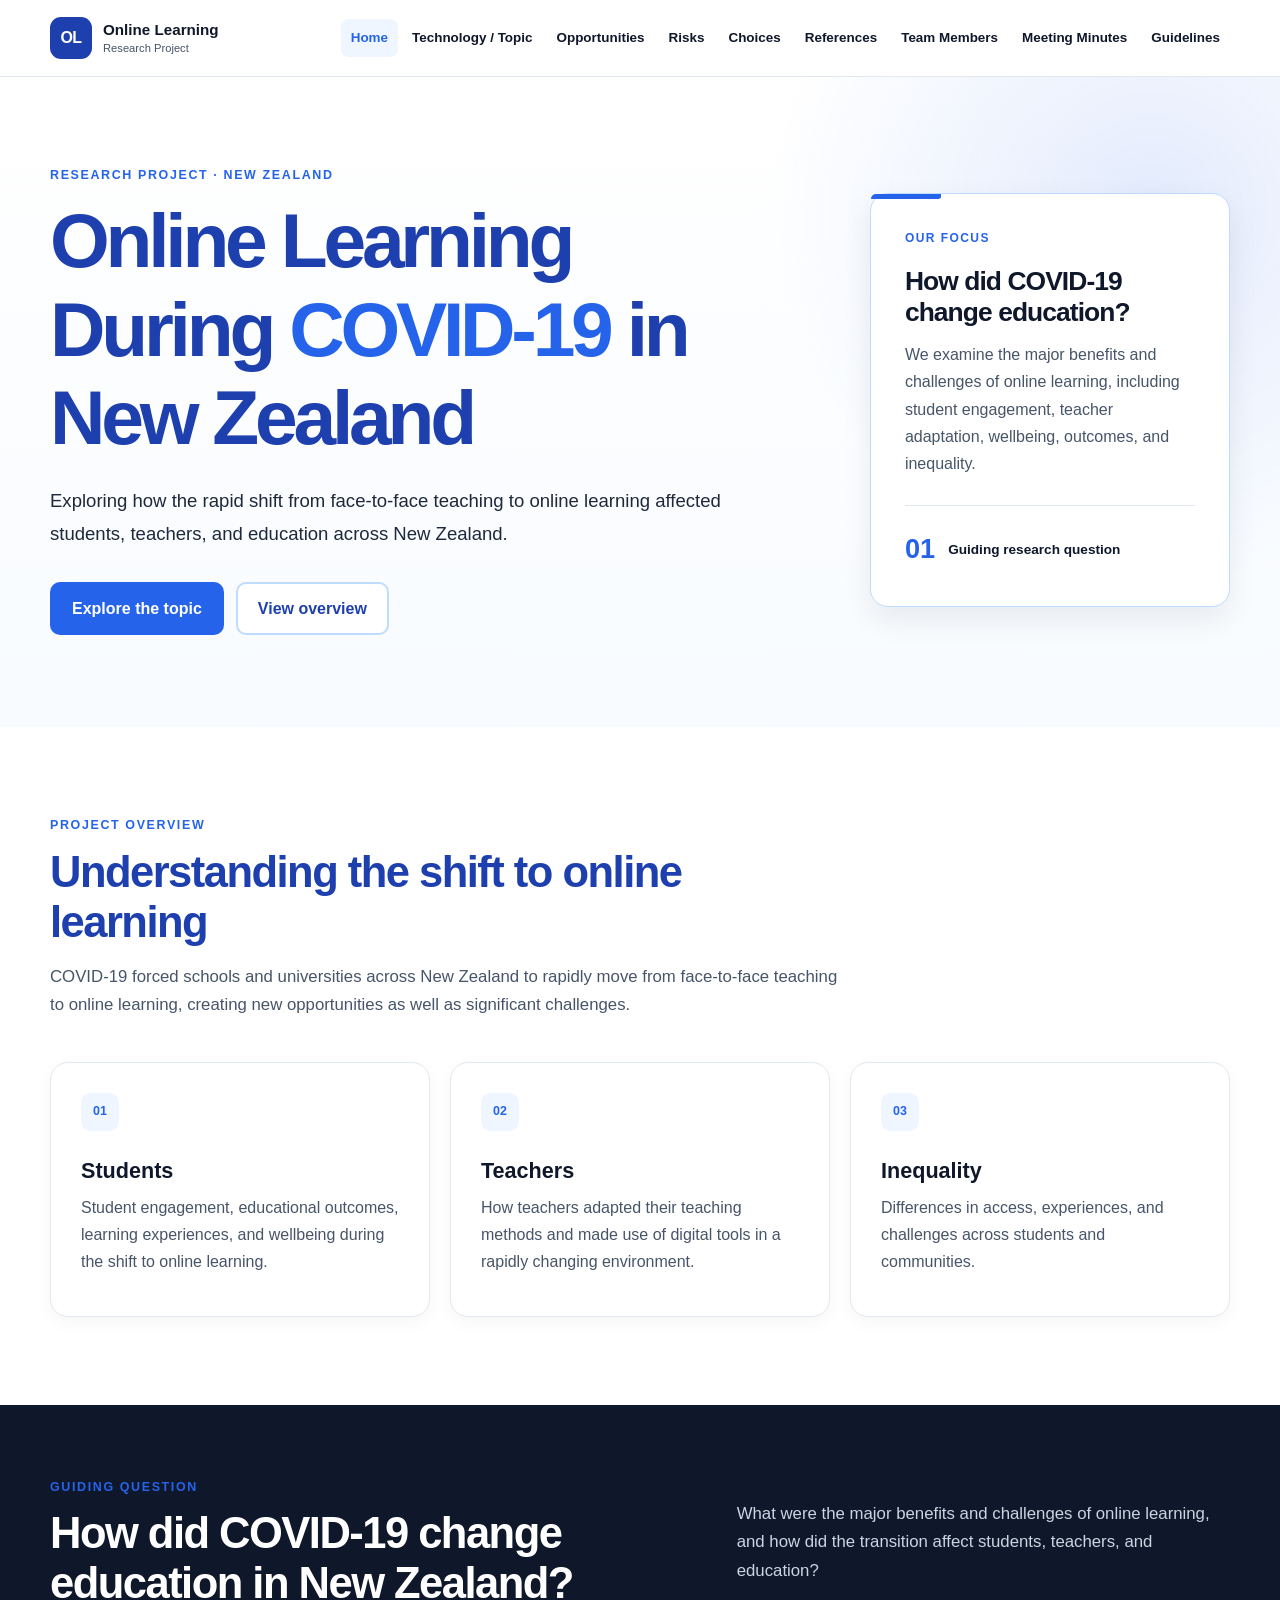
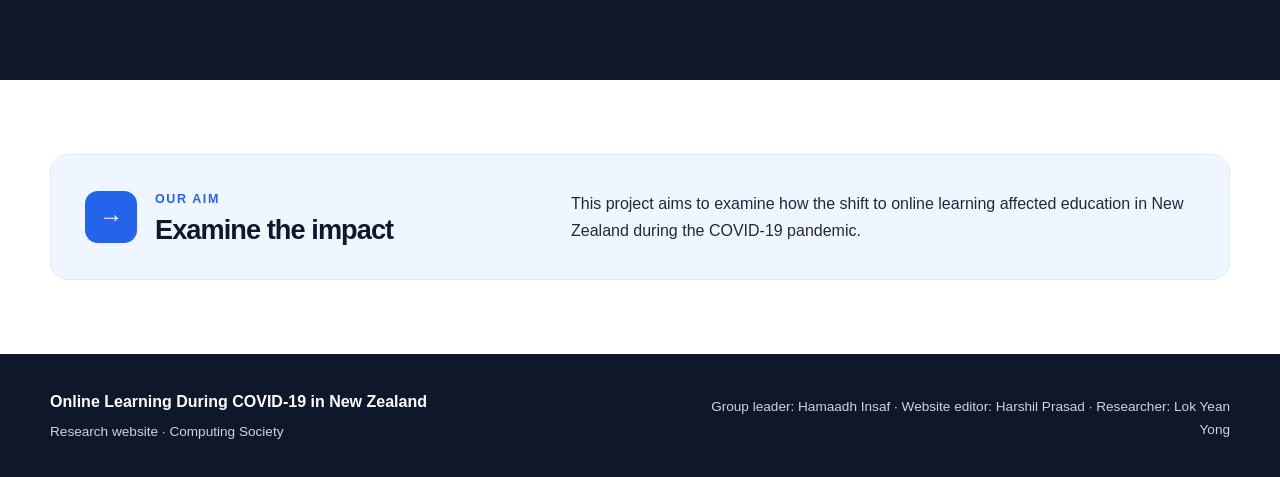
==== index.html @ 209bce86 "Create homepage and CSS for it" ====
<!DOCTYPE html>
<html lang="en">
    <head>
        <meta charset="UTF-8">
        <meta name="viewport" content="width=device-width, initial-scale=1.0">
        <meta name="description" content="Online Learning During COVID-19 in New Zealand - a research website exploring the impact of the pandemic on students, teachers, and education.">
        <title>Online Learning During COVID-19 in New Zealand</title>
        <link rel="stylesheet" href="style.css">
    </head>

    <body>
        <header class="site-header">
            <div class="container header-inner">
                <a class="site-logo" href="index.html" aria-label="Research website home">
                    <span class="logo-mark">OL</span>
                    <span class="logo-text">Online Learning <small>Research Project</small></span>
                </a>

                <nav class="main-nav" aria-label="Main navigation">
                    <a class="active" href="index.html">Home</a>
                    <a href="topic.html">Technology / Topic</a>
                    <a href="opportunities.html">Opportunities</a>
                    <a href="risks.html">Risks</a>
                    <a href="choices.html">Choices</a>
                    <a href="references.html">References</a>
                    <a href="team-members.html">Team Members</a>
                    <a href="meetings.html">Meeting Minutes</a>
                    <a href="guidelines.html">Guidelines</a>
                </nav>
            </div>
        </header>

        <main>
            <section class="hero">
                <div class="container hero-grid">
                    <div class="hero-content">
                        <p class="eyebrow">Research Project · New Zealand</p>
                        <h1>Online Learning During <span>COVID-19</span> in New Zealand</h1>
                        <p class="hero-text">
                        Exploring how the rapid shift from face-to-face teaching to online learning
                        affected students, teachers, and education across New Zealand.
                        </p>
                        <div class="hero-actions">
                            <a class="button button-primary" href="topic.html">Explore the topic</a>
                            <a class="button button-secondary" href="#overview">View overview</a>
                        </div>
                    </div>

                    <div class="hero-card" aria-label="Research focus">
                        <div class="hero-card-label">Our focus</div>
                        <h2>How did COVID-19 change education?</h2>
                        <p>
                        We examine the major benefits and challenges of online learning,
                        including student engagement, teacher adaptation, wellbeing, outcomes,
                        and inequality.
                        </p>
                        <div class="hero-stat">
                            <span class="stat-number">01</span>
                            <span class="stat-text">Guiding research question</span>
                        </div>
                    </div>
                </div>
            </section>

            <section id="overview" class="section">
                <div class="container">
                    <div class="section-heading">
                        <p class="eyebrow">Project overview</p>
                        <h2>Understanding the shift to online learning</h2>
                        <p>
                        COVID-19 forced schools and universities across New Zealand to rapidly
                        move from face-to-face teaching to online learning, creating new
                        opportunities as well as significant challenges.
                        </p>
                    </div>

                    <div class="focus-grid">
                        <article class="focus-card">
                            <div class="card-number">01</div>
                            <h3>Students</h3>
                            <p>
                            Student engagement, educational outcomes, learning experiences,
                            and wellbeing during the shift to online learning.
                            </p>
                        </article>

                        <article class="focus-card">
                            <div class="card-number">02</div>
                            <h3>Teachers</h3>
                            <p>
                            How teachers adapted their teaching methods and made use of
                            digital tools in a rapidly changing environment.
                            </p>
                        </article>

                        <article class="focus-card">
                            <div class="card-number">03</div>
                            <h3>Inequality</h3>
                            <p>
                            Differences in access, experiences, and challenges across
                            students and communities.
                            </p>
                        </article>
                    </div>
                </div>
            </section>

            <section class="question-section">
                <div class="container question-grid">
                    <div>
                        <p class="eyebrow eyebrow-light">Guiding question</p>
                        <h2>How did COVID-19 change education in New Zealand?</h2>
                    </div>
                    <p>
                    What were the major benefits and challenges of online learning,
                    and how did the transition affect students, teachers, and education?
                    </p>
                </div>
            </section>

            <section class="section aim-section">
                <div class="container aim-grid">
                    <div class="aim-label">
                        <span class="aim-icon">→</span>
                        <div>
                            <p class="eyebrow">Our aim</p>
                            <h2>Examine the impact</h2>
                        </div>
                    </div>
                    <p>
                    This project aims to examine how the shift to online learning affected
                    education in New Zealand during the COVID-19 pandemic.
                    </p>
                </div>
            </section>
        </main>

        <footer class="site-footer">
            <div class="container footer-inner">
                <div>
                    <strong>Online Learning During COVID-19 in New Zealand</strong>
                    <p>Research website · Computing Society</p>
                </div>
                <p class="footer-credit">
                Group leader: Hamaadh Insaf · Website editor: Harshil Prasad · Researcher: Lok Yean Yong
                </p>
            </div>
        </footer>
    </body>
</html>
---- style.css ----
/* =========================================================
   Online Learning During COVID-19 in New Zealand
   Shared website stylesheet
   ========================================================= */

:root {
    --primary: #1e40af;
    --secondary: #2563eb;
    --tertiary: #0f172a;
    --background: #ffffff;
    --text: #000000;
    --muted: #475569;
    --light-blue: #eff6ff;
    --border: #dbeafe;
    --white: #ffffff;
    --shadow: 0 12px 30px rgba(15, 23, 42, 0.08);
    --radius: 18px;
    --max-width: 1180px;
}

* {
    box-sizing: border-box;
}

html {
    scroll-behavior: smooth;
}

body {
    margin: 0;
    background: var(--background);
    color: var(--text);
    font-family: Arial, Helvetica, sans-serif;
    font-size: 16px;
    line-height: 1.7;
}

a {
    color: var(--secondary);
}

a:focus-visible,
button:focus-visible {
    outline: 3px solid #93c5fd;
    outline-offset: 3px;
}

.container {
    width: min(var(--max-width), calc(100% - 40px));
    margin: 0 auto;
}

/* ---------- Header / Navigation ---------- */

.site-header {
    position: sticky;
    top: 0;
    z-index: 1000;
    background: rgba(255, 255, 255, 0.97);
    border-bottom: 1px solid #e2e8f0;
    backdrop-filter: blur(10px);
}

.header-inner {
    min-height: 76px;
    display: flex;
    align-items: center;
    justify-content: space-between;
    gap: 28px;
}

.site-logo {
    display: inline-flex;
    align-items: center;
    gap: 11px;
    color: var(--tertiary);
    text-decoration: none;
    flex-shrink: 0;
}

.logo-mark {
    width: 42px;
    height: 42px;
    display: grid;
    place-items: center;
    border-radius: 11px;
    background: var(--primary);
    color: var(--white);
    font-weight: 800;
    letter-spacing: -0.04em;
}

.logo-text {
    font-weight: 800;
    font-size: 0.95rem;
    line-height: 1.15;
}

.logo-text small {
    display: block;
    margin-top: 3px;
    color: var(--muted);
    font-size: 0.7rem;
    font-weight: 500;
}

.main-nav {
    display: flex;
    align-items: center;
    justify-content: flex-end;
    flex-wrap: wrap;
    gap: 4px;
}

.main-nav a {
    padding: 8px 10px;
    border-radius: 8px;
    color: var(--tertiary);
    text-decoration: none;
    font-size: 0.84rem;
    font-weight: 600;
    transition: background-color 0.2s ease, color 0.2s ease;
}

.main-nav a:hover,
.main-nav a.active {
    background: var(--light-blue);
    color: var(--secondary);
}

/* ---------- Hero ---------- */

.hero {
    position: relative;
    overflow: hidden;
    background:
        radial-gradient(circle at 90% 20%, rgba(37, 99, 235, 0.12), transparent 30%),
        linear-gradient(180deg, #ffffff 0%, #f8fbff 100%);
    padding: 88px 0 92px;
}

.hero-grid {
    display: grid;
    grid-template-columns: minmax(0, 1.35fr) minmax(320px, 0.65fr);
    align-items: center;
    gap: 72px;
}

.eyebrow {
    margin: 0 0 10px;
    color: var(--secondary);
    font-size: 0.78rem;
    font-weight: 800;
    letter-spacing: 0.13em;
    text-transform: uppercase;
}

h1,
h2,
h3 {
    margin-top: 0;
    color: var(--primary);
    line-height: 1.15;
}

h1 {
    max-width: 850px;
    margin-bottom: 24px;
    font-size: clamp(2.7rem, 6vw, 5.1rem);
    letter-spacing: -0.055em;
}

h1 span {
    color: var(--secondary);
}

h2 {
    font-size: clamp(1.9rem, 3.4vw, 2.8rem);
    letter-spacing: -0.035em;
}

h3 {
    margin-bottom: 10px;
    color: var(--tertiary);
    font-size: 1.35rem;
}

.hero-text {
    max-width: 720px;
    margin: 0 0 32px;
    color: #1e293b;
    font-size: 1.16rem;
    line-height: 1.75;
}

.hero-actions {
    display: flex;
    flex-wrap: wrap;
    gap: 12px;
}

.button {
    display: inline-flex;
    align-items: center;
    justify-content: center;
    min-height: 48px;
    padding: 11px 20px;
    border: 2px solid transparent;
    border-radius: 10px;
    font-weight: 700;
    text-decoration: none;
    transition: transform 0.2s ease, background-color 0.2s ease;
}

.button:hover {
    transform: translateY(-2px);
}

.button-primary {
    background: var(--secondary);
    color: var(--white);
}

.button-primary:hover {
    background: var(--primary);
}

.button-secondary {
    border-color: #bfdbfe;
    background: var(--white);
    color: var(--primary);
}

.button-secondary:hover {
    background: var(--light-blue);
}

.hero-card {
    position: relative;
    padding: 34px;
    border: 1px solid #bfdbfe;
    border-radius: var(--radius);
    background: var(--white);
    box-shadow: var(--shadow);
}

.hero-card::before {
    content: "";
    position: absolute;
    top: 0;
    left: 0;
    width: 70px;
    height: 5px;
    border-radius: 18px 0 10px 0;
    background: var(--secondary);
}

.hero-card-label {
    margin-bottom: 18px;
    color: var(--secondary);
    font-size: 0.75rem;
    font-weight: 800;
    letter-spacing: 0.12em;
    text-transform: uppercase;
}

.hero-card h2 {
    margin-bottom: 14px;
    color: var(--tertiary);
    font-size: 1.65rem;
}

.hero-card p {
    margin: 0;
    color: var(--muted);
}

.hero-stat {
    display: flex;
    align-items: center;
    gap: 13px;
    margin-top: 28px;
    padding-top: 20px;
    border-top: 1px solid #e2e8f0;
}

.stat-number {
    color: var(--secondary);
    font-size: 1.7rem;
    font-weight: 900;
}

.stat-text {
    color: var(--tertiary);
    font-size: 0.85rem;
    font-weight: 700;
}

/* ---------- General sections ---------- */

.section {
    padding: 88px 0;
}

.section-heading {
    max-width: 790px;
    margin-bottom: 42px;
}

.section-heading h2 {
    margin-bottom: 16px;
}

.section-heading > p:last-child {
    margin: 0;
    color: var(--muted);
    font-size: 1.05rem;
}

.focus-grid {
    display: grid;
    grid-template-columns: repeat(3, 1fr);
    gap: 20px;
}

.focus-card {
    min-height: 255px;
    padding: 30px;
    border: 1px solid #e2e8f0;
    border-radius: var(--radius);
    background: var(--white);
    box-shadow: 0 5px 18px rgba(15, 23, 42, 0.04);
    transition: transform 0.2s ease, box-shadow 0.2s ease;
}

.focus-card:hover {
    transform: translateY(-4px);
    box-shadow: var(--shadow);
}

.card-number {
    width: 38px;
    height: 38px;
    display: grid;
    place-items: center;
    margin-bottom: 28px;
    border-radius: 9px;
    background: var(--light-blue);
    color: var(--secondary);
    font-size: 0.78rem;
    font-weight: 900;
}

.focus-card p {
    margin: 0;
    color: var(--muted);
}

/* ---------- Guiding question ---------- */

.question-section {
    padding: 72px 0;
    background: var(--tertiary);
}

.question-grid {
    display: grid;
    grid-template-columns: 1fr 0.8fr;
    align-items: center;
    gap: 70px;
}

.question-section h2 {
    margin-bottom: 0;
    color: var(--white);
}

.question-section p:last-child {
    margin: 0;
    color: #cbd5e1;
    font-size: 1.05rem;
}

/* ---------- Aim ---------- */

.aim-section {
    padding-top: 74px;
    padding-bottom: 74px;
}

.aim-grid {
    display: grid;
    grid-template-columns: 0.8fr 1.2fr;
    align-items: center;
    gap: 70px;
    padding: 34px;
    border: 1px solid var(--border);
    border-radius: var(--radius);
    background: var(--light-blue);
}

.aim-label {
    display: flex;
    align-items: center;
    gap: 18px;
}

.aim-label h2 {
    margin: 0;
    color: var(--tertiary);
    font-size: 1.7rem;
}

.aim-label .eyebrow {
    margin-bottom: 4px;
}

.aim-icon {
    width: 52px;
    height: 52px;
    display: grid;
    place-items: center;
    border-radius: 13px;
    background: var(--secondary);
    color: var(--white);
    font-size: 1.5rem;
    font-weight: 800;
}

.aim-grid > p {
    margin: 0;
    color: #1e293b;
}

/* ---------- Footer ---------- */

.site-footer {
    padding: 34px 0;
    background: var(--tertiary);
    color: #cbd5e1;
}

.footer-inner {
    display: flex;
    align-items: center;
    justify-content: space-between;
    gap: 30px;
}

.site-footer strong {
    color: var(--white);
}

.site-footer p {
    margin: 4px 0 0;
    font-size: 0.85rem;
}

.footer-credit {
    max-width: 520px;
    text-align: right;
}

/* ---------- Responsive ---------- */

@media (max-width: 1050px) {
    .header-inner {
        align-items: flex-start;
        padding: 15px 0;
    }

    .main-nav {
        justify-content: flex-start;
    }

    .hero-grid {
        grid-template-columns: 1fr;
        gap: 40px;
    }

    .hero-card {
        max-width: 650px;
    }
}

@media (max-width: 760px) {
    .container {
        width: min(var(--max-width), calc(100% - 28px));
    }

    .header-inner {
        display: block;
    }

    .site-logo {
        margin-bottom: 14px;
    }

    .main-nav {
        display: grid;
        grid-template-columns: repeat(2, 1fr);
        gap: 4px;
    }

    .main-nav a {
        font-size: 0.8rem;
    }

    .hero {
        padding: 62px 0 68px;
    }

    h1 {
        font-size: clamp(2.45rem, 12vw, 4rem);
    }

    .section {
        padding: 64px 0;
    }

    .focus-grid,
    .question-grid,
    .aim-grid {
        grid-template-columns: 1fr;
    }

    .question-grid,
    .aim-grid {
        gap: 30px;
    }

    .footer-inner {
        display: block;
    }

    .footer-credit {
        margin-top: 18px !important;
        text-align: left;
    }
}

@media (max-width: 430px) {
    .main-nav {
        grid-template-columns: 1fr;
    }

    .hero-actions {
        display: grid;
    }

    .button {
        width: 100%;
    }

    .hero-card {
        padding: 27px;
    }

    .focus-card {
        min-height: auto;
    }
}
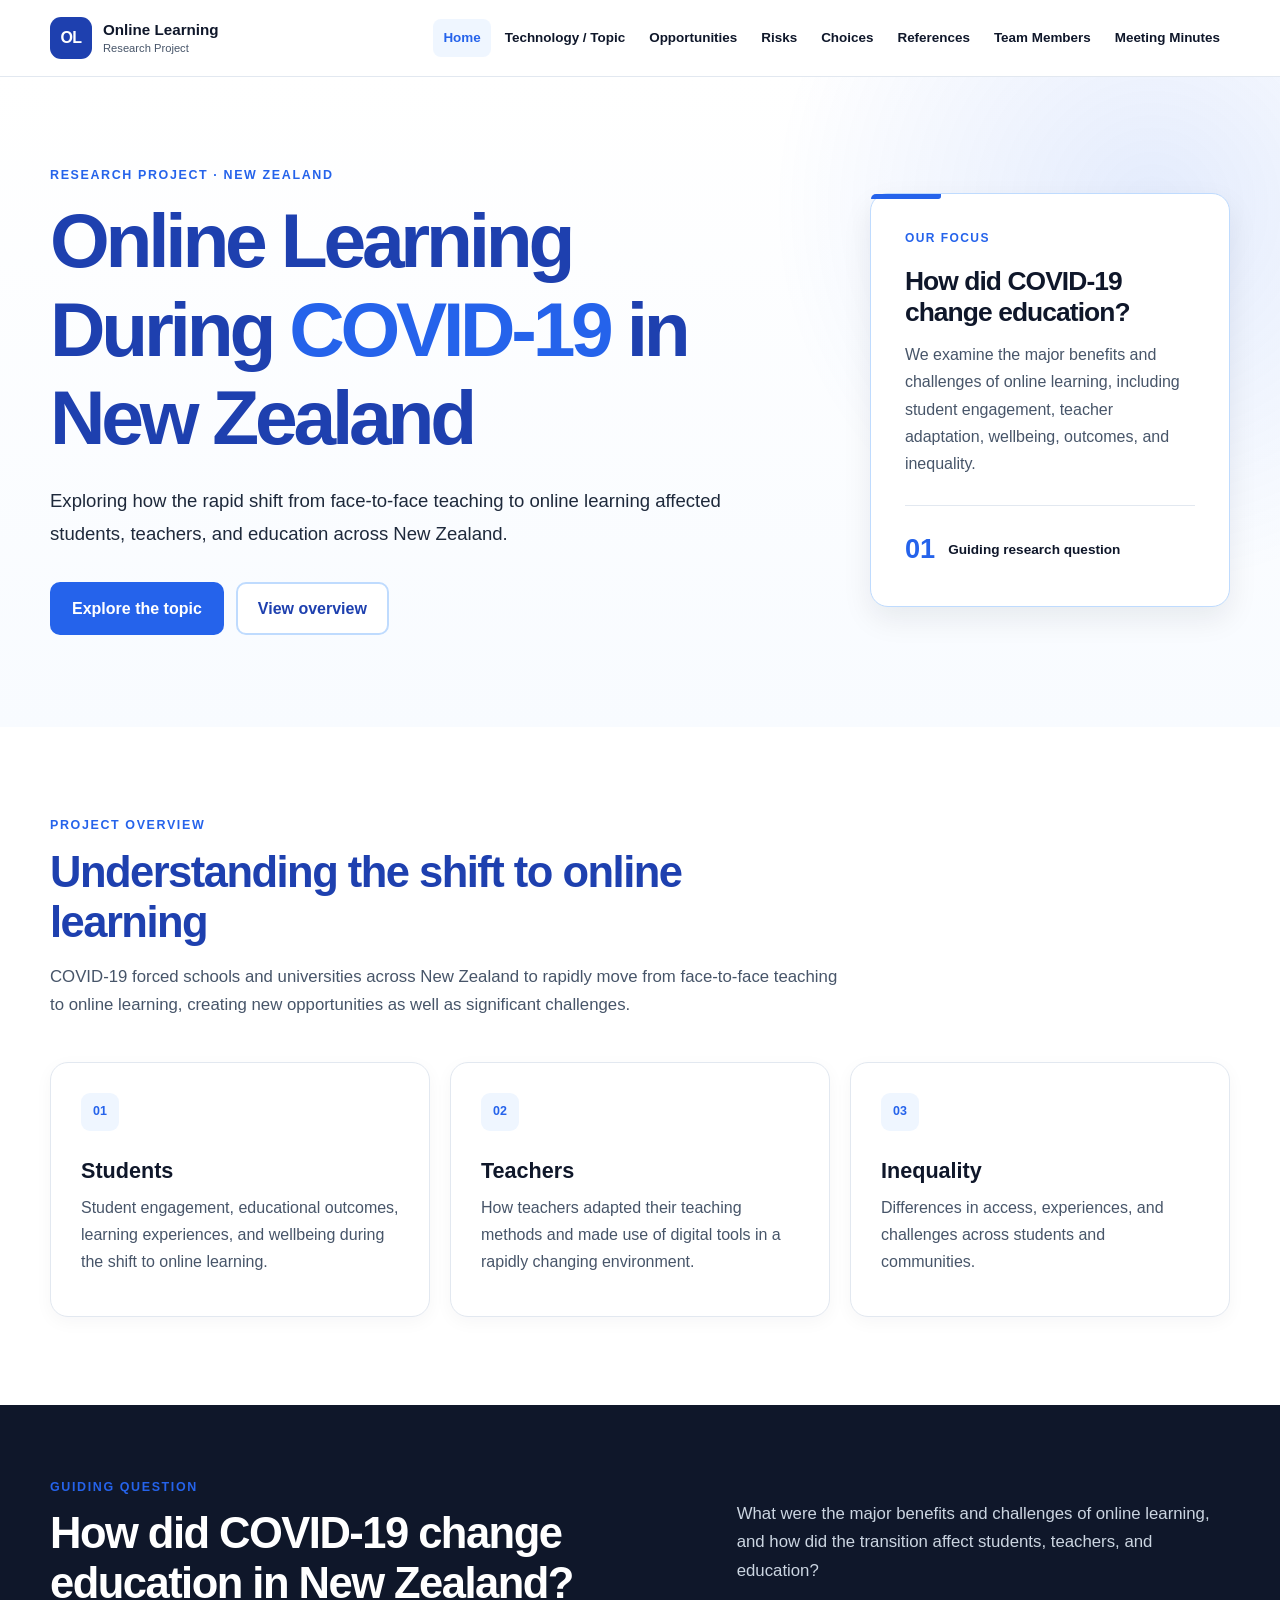
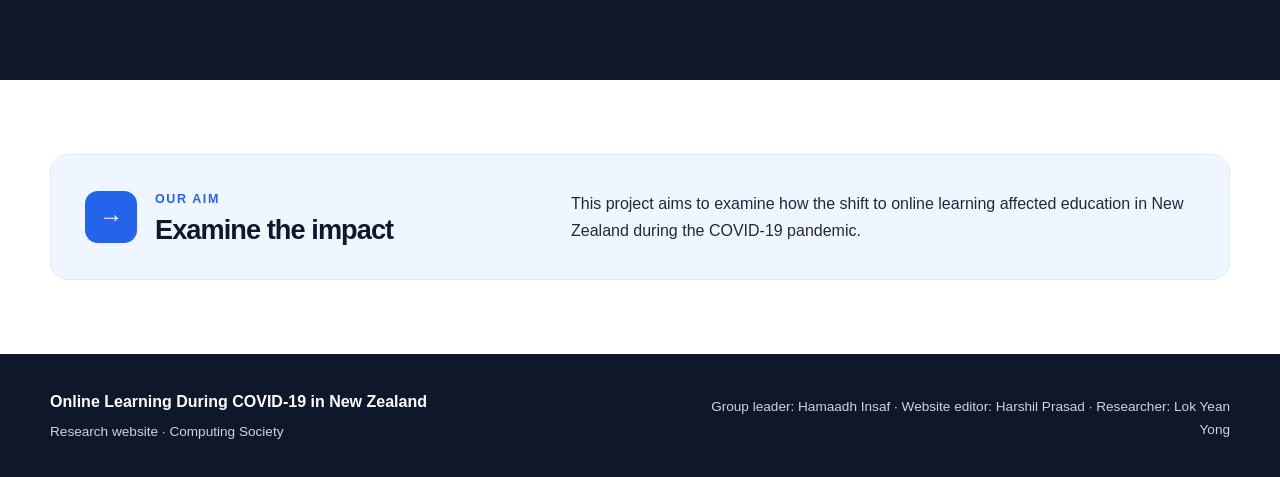
==== commit d690df91: "Added opportunities and topic pages" ====
--- a/index.html
+++ b/index.html
@@ -25,7 +25,6 @@
                     <a href="references.html">References</a>
                     <a href="team-members.html">Team Members</a>
                     <a href="meetings.html">Meeting Minutes</a>
-                    <a href="guidelines.html">Guidelines</a>
                 </nav>
             </div>
         </header>
--- a/style.css
+++ b/style.css
@@ -559,4 +559,91 @@
     .focus-card {
         min-height: auto;
     }
-}+}
+
+/* ---------- Topic page ---------- */
+
+.topic-content-grid {
+    display: grid;
+    grid-template-columns: repeat(3, 1fr);
+    gap: 20px;
+}
+
+.topic-info-card {
+    padding: 30px;
+    border: 1px solid #dbeafe;
+    border-radius: var(--radius);
+    background: var(--white);
+    box-shadow: 0 5px 18px rgba(15, 23, 42, 0.04);
+    transition: transform 0.2s ease, box-shadow 0.2s ease;
+}
+
+.topic-info-card:hover {
+    transform: translateY(-4px);
+    box-shadow: var(--shadow);
+}
+
+.topic-info-card h3 {
+    margin-bottom: 14px;
+    color: var(--primary);
+}
+
+.topic-info-card p {
+    margin: 0;
+    color: var(--muted);
+}
+
+.research-areas-section {
+    background: #f8fbff;
+}
+
+.research-areas-section .focus-card {
+    background: var(--white);
+}
+
+/* ---------- Topic page responsive layout ---------- */
+
+@media (max-width: 760px) {
+    .topic-content-grid {
+        grid-template-columns: 1fr;
+    }
+}
+
+
+/* ---------- Opportunities page ---------- */
+
+.question-card {
+    padding: 28px;
+    border: 1px solid var(--border);
+    border-radius: var(--radius);
+    background: var(--white);
+    box-shadow: 0 5px 18px rgba(15, 23, 42, 0.04);
+}
+
+.question-card h3 {
+    margin-bottom: 12px;
+    color: var(--primary);
+}
+
+.question-card p {
+    margin-bottom: 0;
+    color: var(--muted);
+}
+
+.aim-card {
+    padding: 30px;
+    border: 1px solid var(--border);
+    border-radius: var(--radius);
+    background: var(--white);
+    box-shadow: var(--shadow);
+}
+
+.aim-card h3 {
+    margin-bottom: 14px;
+    color: var(--primary);
+}
+
+.aim-card p {
+    margin-bottom: 20px;
+    color: var(--muted);
+}
